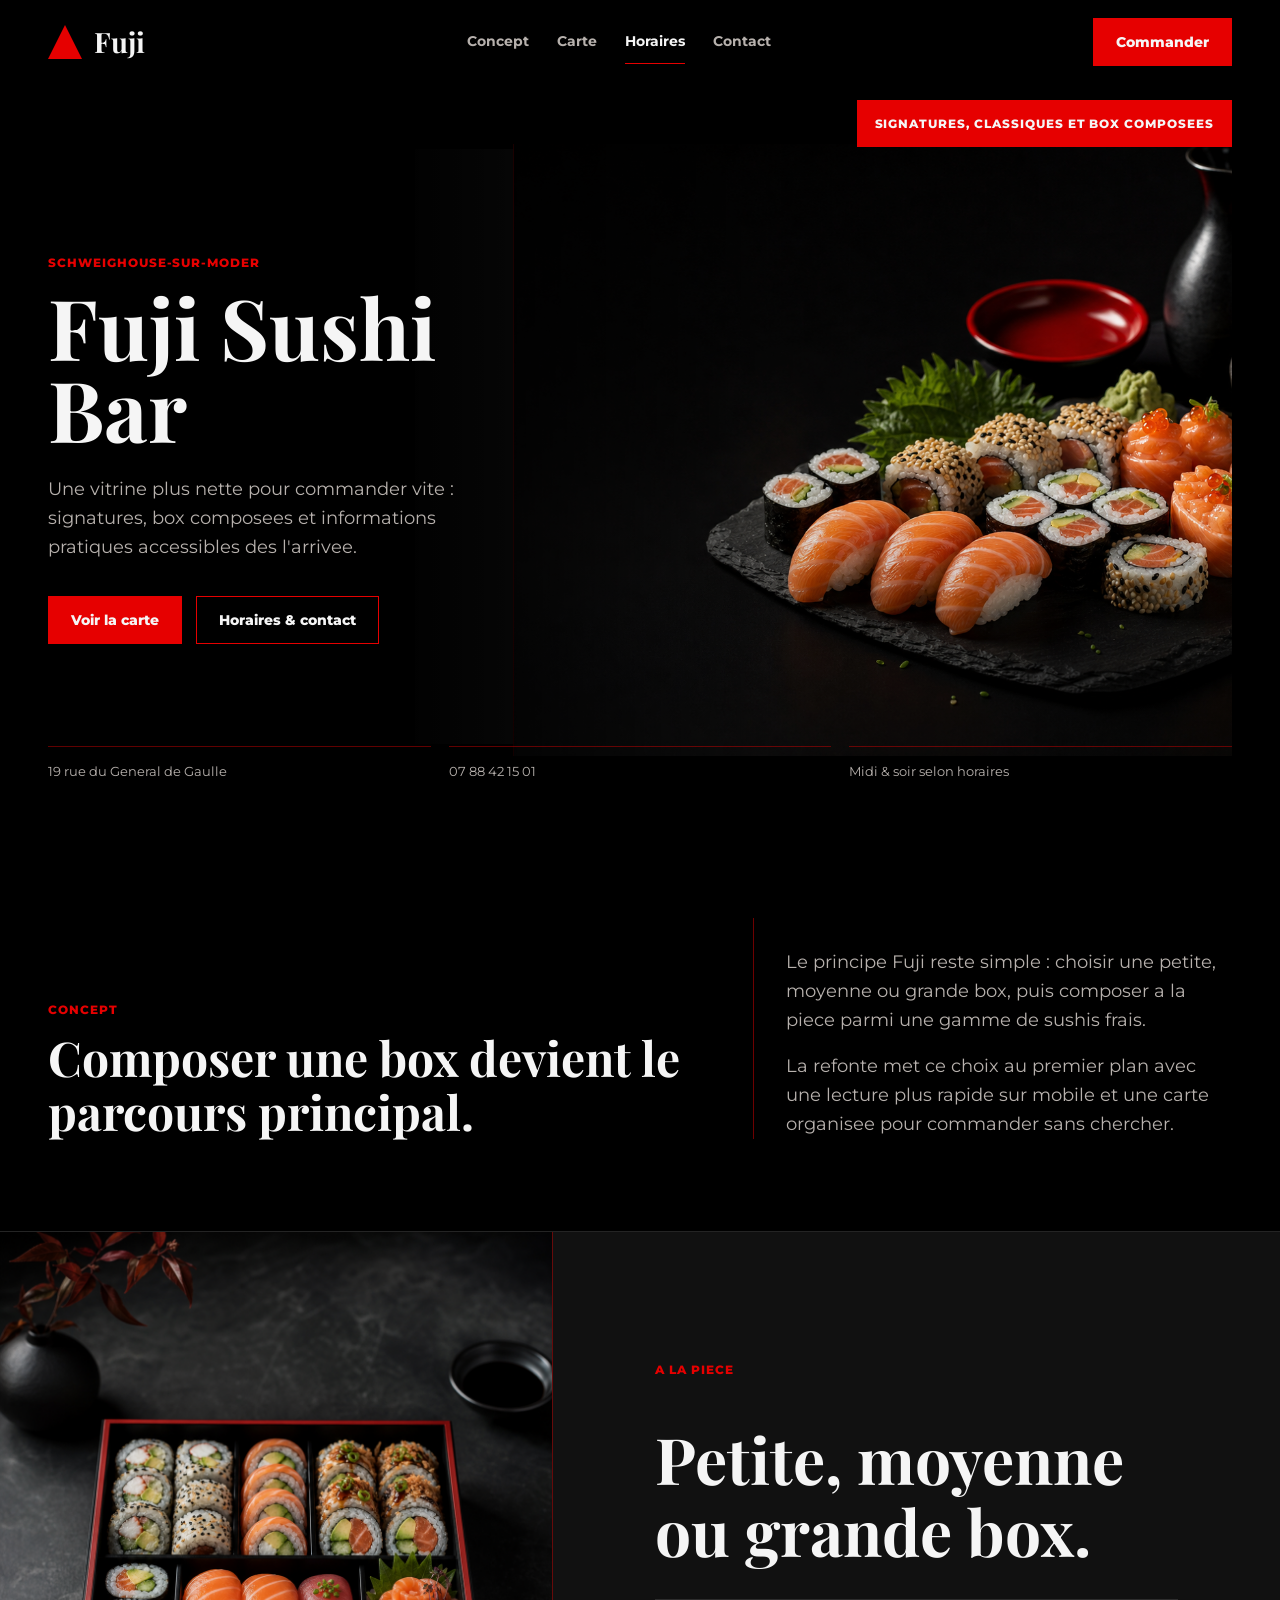
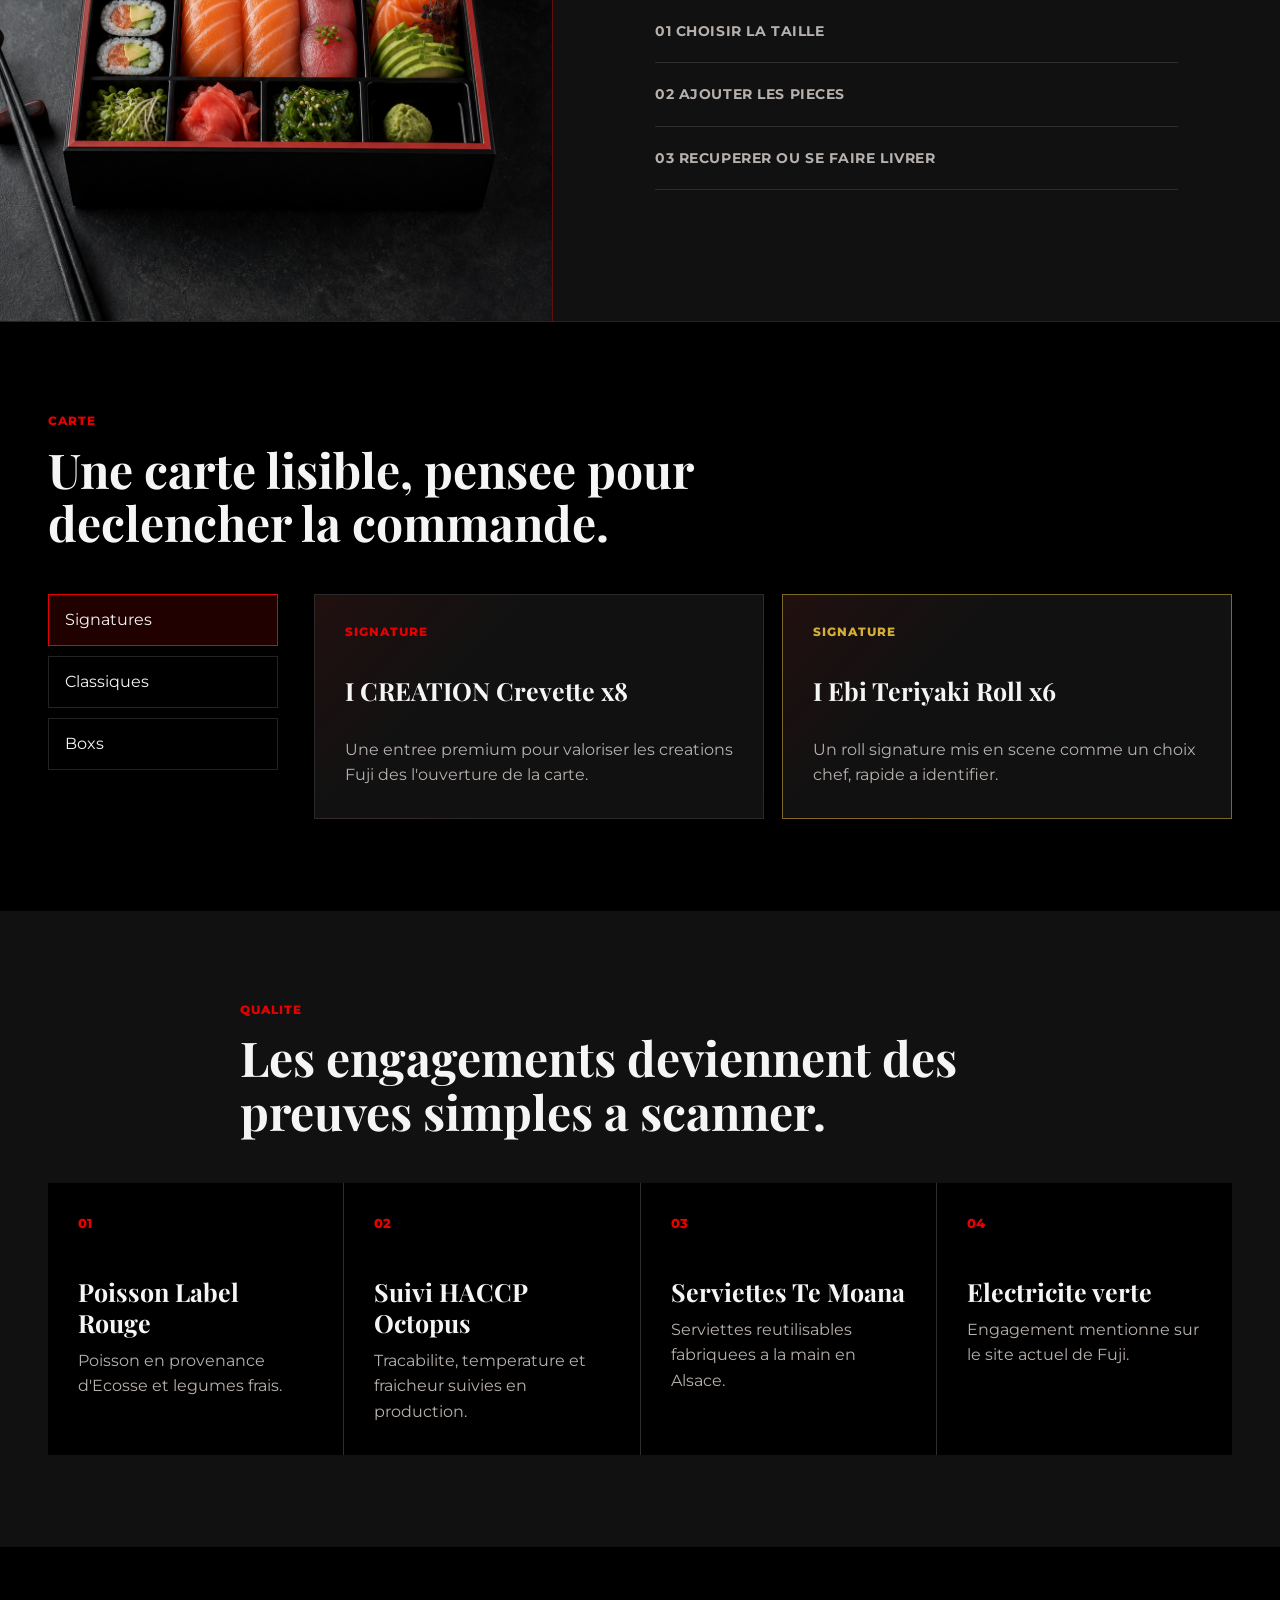
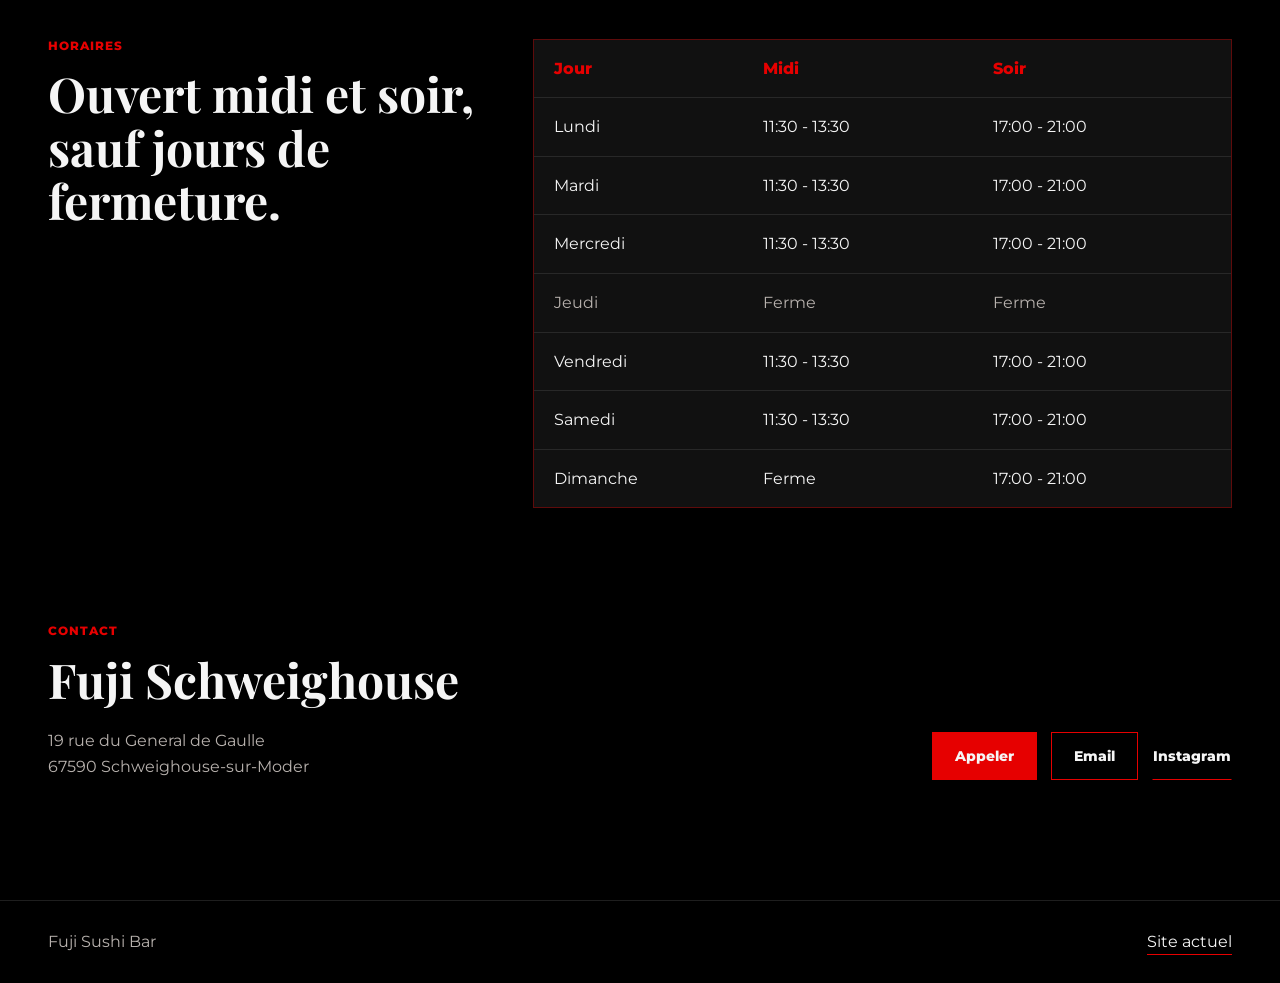
==== docs/previews/fuji-sushi-bar-schweighouse-sur-moder/index.html @ dcb7ed08 "feat: add previews prospect workflow & static preview sushi prospect" ====
<!doctype html>
<html lang="fr">
  <head>
    <meta charset="utf-8">
    <meta name="viewport" content="width=device-width, initial-scale=1">
    <title>Fuji Sushi Bar - Preview refonte</title>
    <meta
      name="description"
      content="Preview statique de refonte pour Fuji Sushi Bar a Schweighouse-sur-Moder : carte, box, horaires et contact."
    >
    <link rel="preconnect" href="https://fonts.googleapis.com">
    <link rel="preconnect" href="https://fonts.gstatic.com" crossorigin>
    <link
      href="https://fonts.googleapis.com/css2?family=Montserrat:wght@400;500;600;700;800&family=Playfair+Display:wght@600;700&display=swap"
      rel="stylesheet"
    >
    <link rel="stylesheet" href="./style.css">
  </head>
  <body>
    <header class="site-header" data-header>
      <a class="brand" href="#accueil" aria-label="Fuji Sushi Bar">
        <span class="brand-mark" aria-hidden="true"></span>
        <span>Fuji</span>
      </a>
      <button class="nav-toggle" type="button" aria-expanded="false" aria-controls="navigation" data-nav-toggle>
        <span></span>
        <span></span>
        <span></span>
        <span class="sr-only">Menu</span>
      </button>
      <nav id="navigation" class="site-nav" data-nav>
        <a href="#concept">Concept</a>
        <a href="#carte">Carte</a>
        <a href="#horaires">Horaires</a>
        <a href="#contact">Contact</a>
      </nav>
      <a class="header-action" href="https://fujisushibar.fr/collections/all">Commander</a>
    </header>

    <main>
      <section id="accueil" class="hero" aria-labelledby="hero-title">
        <div class="hero-shell">
          <div class="hero-copy">
            <p class="eyebrow">Schweighouse-sur-Moder</p>
            <h1 id="hero-title">Fuji Sushi Bar</h1>
            <p class="hero-text">
              Une vitrine plus nette pour commander vite : signatures, box composees et informations
              pratiques accessibles des l'arrivee.
            </p>
            <div class="hero-actions" aria-label="Actions principales">
              <a class="button button-primary" href="https://fujisushibar.fr/collections/all">Voir la carte</a>
              <a class="button button-secondary" href="#horaires">Horaires & contact</a>
            </div>
          </div>

          <figure class="hero-media">
            <img
              src="./assets/hero-sushi.png"
              alt="Assortiment de sushis sur fond noir"
              width="1672"
              height="941"
            >
            <figcaption>Signatures, classiques et box composees</figcaption>
          </figure>

          <div class="hero-strip" aria-label="Informations pratiques">
            <span>19 rue du General de Gaulle</span>
            <span>07 88 42 15 01</span>
            <span>Midi & soir selon horaires</span>
          </div>
        </div>
      </section>

      <section id="concept" class="section section-intro" aria-labelledby="concept-title">
        <div class="intro-copy">
          <p class="eyebrow">Concept</p>
          <h2 id="concept-title">Composer une box devient le parcours principal.</h2>
        </div>
        <div class="intro-panel">
          <p>
            Le principe Fuji reste simple : choisir une petite, moyenne ou grande box, puis composer
            a la piece parmi une gamme de sushis frais.
          </p>
          <p>
            La refonte met ce choix au premier plan avec une lecture plus rapide sur mobile et une
            carte organisee pour commander sans chercher.
          </p>
        </div>
      </section>

      <section class="feature-band" aria-label="Mise en avant du concept de box">
        <img
          class="feature-image"
          src="./assets/sushi-box.png"
          alt="Box de sushis dans une presentation sombre"
          width="1122"
          height="1402"
        >
        <div class="feature-copy">
          <p class="eyebrow">A la piece</p>
          <h2>Petite, moyenne ou grande box.</h2>
          <div class="steps" aria-label="Parcours de commande">
            <span>01 Choisir la taille</span>
            <span>02 Ajouter les pieces</span>
            <span>03 Recuperer ou se faire livrer</span>
          </div>
        </div>
      </section>

      <section id="carte" class="section section-menu" aria-labelledby="menu-title">
        <div class="section-heading">
          <p class="eyebrow">Carte</p>
          <h2 id="menu-title">Une carte lisible, pensee pour declencher la commande.</h2>
        </div>
        <div class="menu-layout">
          <div class="category-panel" aria-label="Categories principales">
            <button class="category-button is-active" type="button" data-category="signatures">Signatures</button>
            <button class="category-button" type="button" data-category="classiques">Classiques</button>
            <button class="category-button" type="button" data-category="boxs">Boxs</button>
          </div>
          <div class="menu-list" data-menu-list>
            <article class="menu-item" data-group="signatures">
              <span class="item-type">Signature</span>
              <h3>I CREATION Crevette x8</h3>
              <p>Une entree premium pour valoriser les creations Fuji des l'ouverture de la carte.</p>
            </article>
            <article class="menu-item is-premium" data-group="signatures">
              <span class="item-type">Signature</span>
              <h3>I Ebi Teriyaki Roll x6</h3>
              <p>Un roll signature mis en scene comme un choix chef, rapide a identifier.</p>
            </article>
            <article class="menu-item" data-group="classiques">
              <span class="item-type">California</span>
              <h3>Avocat Mangue Concombre x6</h3>
              <p>Les classiques gardent une lecture courte, utile sur mobile et en click & collect.</p>
            </article>
            <article class="menu-item" data-group="classiques">
              <span class="item-type">California</span>
              <h3>Thon Cuit Avocat Fromage x6</h3>
              <p>Une fiche claire pour retrouver vite les recettes familieres.</p>
            </article>
            <article class="menu-item" data-group="boxs">
              <span class="item-type">Box</span>
              <h3>Petite, moyenne ou grande</h3>
              <p>Le choix de la taille devient une porte d'entree visible vers la commande.</p>
            </article>
            <article class="menu-item" data-group="boxs">
              <span class="item-type">Composition</span>
              <h3>Sushis a la piece</h3>
              <p>La composition guide le client avant le catalogue complet.</p>
            </article>
          </div>
        </div>
      </section>

      <section class="section section-values" aria-labelledby="values-title">
        <div class="section-heading">
          <p class="eyebrow">Qualite</p>
          <h2 id="values-title">Les engagements deviennent des preuves simples a scanner.</h2>
        </div>
        <div class="values-list">
          <article>
            <span>01</span>
            <h3>Poisson Label Rouge</h3>
            <p>Poisson en provenance d'Ecosse et legumes frais.</p>
          </article>
          <article>
            <span>02</span>
            <h3>Suivi HACCP Octopus</h3>
            <p>Tracabilite, temperature et fraicheur suivies en production.</p>
          </article>
          <article>
            <span>03</span>
            <h3>Serviettes Te Moana</h3>
            <p>Serviettes reutilisables fabriquees a la main en Alsace.</p>
          </article>
          <article>
            <span>04</span>
            <h3>Electricite verte</h3>
            <p>Engagement mentionne sur le site actuel de Fuji.</p>
          </article>
        </div>
      </section>

      <section id="horaires" class="section section-hours" aria-labelledby="hours-title">
        <div class="section-heading">
          <p class="eyebrow">Horaires</p>
          <h2 id="hours-title">Ouvert midi et soir, sauf jours de fermeture.</h2>
        </div>
        <div class="hours-table" role="table" aria-label="Horaires Fuji Sushi Bar">
          <div class="hours-row hours-head" role="row">
            <span role="columnheader">Jour</span>
            <span role="columnheader">Midi</span>
            <span role="columnheader">Soir</span>
          </div>
          <div class="hours-row" role="row"><span>Lundi</span><span>11:30 - 13:30</span><span>17:00 - 21:00</span></div>
          <div class="hours-row" role="row"><span>Mardi</span><span>11:30 - 13:30</span><span>17:00 - 21:00</span></div>
          <div class="hours-row" role="row"><span>Mercredi</span><span>11:30 - 13:30</span><span>17:00 - 21:00</span></div>
          <div class="hours-row is-closed" role="row"><span>Jeudi</span><span>Ferme</span><span>Ferme</span></div>
          <div class="hours-row" role="row"><span>Vendredi</span><span>11:30 - 13:30</span><span>17:00 - 21:00</span></div>
          <div class="hours-row" role="row"><span>Samedi</span><span>11:30 - 13:30</span><span>17:00 - 21:00</span></div>
          <div class="hours-row" role="row"><span>Dimanche</span><span>Ferme</span><span>17:00 - 21:00</span></div>
        </div>
      </section>

      <section id="contact" class="section section-contact" aria-labelledby="contact-title">
        <div>
          <p class="eyebrow">Contact</p>
          <h2 id="contact-title">Fuji Schweighouse</h2>
          <address>
            19 rue du General de Gaulle<br>
            67590 Schweighouse-sur-Moder
          </address>
        </div>
        <div class="contact-actions">
          <a class="button button-primary" href="tel:+33788421501">Appeler</a>
          <a class="button button-secondary" href="mailto:fuji.schweighouse@gmail.com">Email</a>
          <a class="button button-ghost" href="https://www.instagram.com/fuji.sushibar/">Instagram</a>
        </div>
      </section>
    </main>

    <footer class="site-footer">
      <span>Fuji Sushi Bar</span>
      <a href="https://fujisushibar.fr/">Site actuel</a>
    </footer>

    <script src="./index.js"></script>
  </body>
</html>
---- docs/previews/fuji-sushi-bar-schweighouse-sur-moder/style.css ----
:root {
  --ink: #000000;
  --charcoal: #111111;
  --raised: #1a1a1a;
  --line: #2a2020;
  --text: #f5f5f5;
  --muted: #b7b1ad;
  --red: #e60000;
  --red-dark: #9f0000;
  --gold: #d4af37;
  --max: 1200px;
}

* {
  box-sizing: border-box;
}

html {
  scroll-behavior: smooth;
}

body {
  margin: 0;
  color: var(--text);
  background: var(--ink);
  font-family: "Montserrat", Arial, sans-serif;
  font-size: 16px;
  line-height: 1.6;
  letter-spacing: 0;
}

body.nav-open {
  overflow: hidden;
}

a {
  color: inherit;
  text-decoration: none;
}

img {
  display: block;
  max-width: 100%;
}

button {
  font: inherit;
}

.sr-only {
  position: absolute;
  width: 1px;
  height: 1px;
  padding: 0;
  margin: -1px;
  overflow: hidden;
  clip: rect(0, 0, 0, 0);
  white-space: nowrap;
  border: 0;
}

.site-header {
  position: fixed;
  z-index: 20;
  top: 0;
  left: 0;
  right: 0;
  display: grid;
  grid-template-columns: auto 1fr auto;
  align-items: center;
  gap: 32px;
  padding: 18px 48px;
  background: rgba(0, 0, 0, 0.72);
  border-bottom: 1px solid transparent;
  backdrop-filter: blur(16px);
  transition: border-color 180ms ease, background 180ms ease;
}

.site-header.is-scrolled {
  background: rgba(0, 0, 0, 0.94);
  border-bottom-color: rgba(230, 0, 0, 0.38);
}

.brand {
  display: inline-flex;
  align-items: center;
  gap: 12px;
  font-family: "Playfair Display", Georgia, serif;
  font-size: 28px;
  font-weight: 700;
  line-height: 1;
}

.brand-mark {
  width: 34px;
  height: 34px;
  background: var(--red);
  clip-path: polygon(50% 0, 100% 100%, 0 100%);
}

.site-nav {
  display: flex;
  justify-content: center;
  gap: 28px;
  color: var(--muted);
  font-size: 14px;
  font-weight: 700;
}

.site-nav a {
  padding: 10px 0;
  border-bottom: 1px solid transparent;
}

.site-nav a:hover,
.site-nav a:focus-visible,
.site-nav a.is-active {
  color: var(--text);
  border-bottom-color: var(--red);
}

.header-action,
.button {
  display: inline-flex;
  min-height: 48px;
  align-items: center;
  justify-content: center;
  padding: 0 22px;
  border: 1px solid var(--red);
  border-radius: 0;
  font-size: 14px;
  font-weight: 800;
  line-height: 1;
}

.header-action,
.button-primary {
  color: var(--text);
  background: var(--red);
}

.button-secondary {
  color: var(--text);
  background: rgba(0, 0, 0, 0.34);
}

.button-ghost {
  min-height: 42px;
  padding: 0;
  color: var(--text);
  border-color: transparent;
  border-bottom-color: var(--red);
}

.button:hover,
.button:focus-visible,
.header-action:hover,
.header-action:focus-visible {
  background: var(--red-dark);
  border-color: var(--red-dark);
}

.button-ghost:hover,
.button-ghost:focus-visible {
  background: transparent;
  border-color: transparent;
  border-bottom-color: var(--gold);
}

.nav-toggle {
  display: none;
  width: 46px;
  height: 46px;
  align-items: center;
  justify-content: center;
  flex-direction: column;
  gap: 5px;
  color: var(--text);
  background: var(--charcoal);
  border: 1px solid rgba(230, 0, 0, 0.85);
}

.nav-toggle span:not(.sr-only) {
  display: block;
  width: 18px;
  height: 2px;
  background: currentColor;
}

.hero {
  min-height: 860px;
  padding: 100px 48px 40px;
  display: grid;
  align-items: start;
  overflow: hidden;
}

.hero-shell {
  position: relative;
  width: min(100%, 1360px);
  min-height: 700px;
  margin: 0 auto;
  display: grid;
  grid-template-columns: minmax(360px, 0.82fr) minmax(0, 1.35fr);
  align-items: center;
  gap: 28px;
  isolation: isolate;
}

.hero-shell::before {
  content: "";
  position: absolute;
  inset: 7% 0 8% 31%;
  z-index: -1;
  background:
    linear-gradient(90deg, rgba(0, 0, 0, 0.92), rgba(0, 0, 0, 0.08) 38%, rgba(0, 0, 0, 0)),
    var(--charcoal);
}

.hero-copy {
  z-index: 2;
  max-width: 570px;
}

.eyebrow,
.item-type {
  margin: 0 0 14px;
  color: var(--red);
  font-size: 12px;
  font-weight: 800;
  line-height: 1.2;
  text-transform: uppercase;
  letter-spacing: 0.08em;
}

h1,
h2,
h3,
p {
  margin-top: 0;
}

h1,
h2,
h3 {
  font-family: "Playfair Display", Georgia, serif;
  letter-spacing: 0;
}

h1 {
  max-width: 640px;
  margin-bottom: 26px;
  font-size: 84px;
  line-height: 0.98;
}

h2 {
  margin-bottom: 0;
  font-size: 48px;
  line-height: 1.12;
}

h3 {
  margin-bottom: 10px;
  font-size: 25px;
  line-height: 1.24;
}

.hero-text {
  max-width: 520px;
  margin-bottom: 34px;
  color: var(--muted);
  font-size: 18px;
}

.hero-actions {
  display: flex;
  flex-wrap: wrap;
  gap: 14px;
}

.hero-media {
  position: relative;
  min-width: 0;
  margin: 0;
  align-self: stretch;
  display: grid;
  align-items: center;
}

.hero-media img {
  width: 100%;
  height: min(68vh, 680px);
  min-height: 520px;
  object-fit: cover;
  object-position: 66% 54%;
  border-left: 1px solid rgba(230, 0, 0, 0.48);
}

.hero-media::after {
  content: "";
  position: absolute;
  inset: 0;
  pointer-events: none;
  background:
    linear-gradient(90deg, rgba(0, 0, 0, 0.76), rgba(0, 0, 0, 0.08) 34%, rgba(0, 0, 0, 0)),
    linear-gradient(0deg, rgba(0, 0, 0, 0.38), rgba(0, 0, 0, 0) 42%);
}

.hero-media figcaption {
  position: absolute;
  right: 0;
  top: 0;
  bottom: auto;
  z-index: 2;
  padding: 14px 18px;
  color: var(--text);
  background: var(--red);
  font-size: 12px;
  font-weight: 800;
  text-transform: uppercase;
  letter-spacing: 0.08em;
}

.hero-strip {
  position: absolute;
  left: 0;
  right: 0;
  bottom: 18px;
  z-index: 3;
  display: grid;
  grid-template-columns: repeat(3, 1fr);
  gap: 18px;
  color: var(--muted);
  font-size: 13px;
}

.hero-strip span {
  padding-top: 14px;
  border-top: 1px solid rgba(230, 0, 0, 0.42);
}

.section {
  width: min(calc(100% - 96px), var(--max));
  margin: 0 auto;
  padding: 92px 0;
}

.section-heading {
  max-width: 800px;
  margin-bottom: 44px;
}

.section-intro {
  display: grid;
  grid-template-columns: minmax(0, 0.95fr) minmax(320px, 0.72fr);
  gap: 72px;
  align-items: end;
  padding-top: 58px;
}

.intro-panel {
  padding: 30px 0 0 32px;
  color: var(--muted);
  border-left: 1px solid rgba(230, 0, 0, 0.48);
  font-size: 18px;
}

.intro-panel p:last-child {
  margin-bottom: 0;
}

.feature-band {
  position: relative;
  display: grid;
  grid-template-columns: minmax(320px, 0.76fr) minmax(0, 1fr);
  align-items: stretch;
  min-height: 640px;
  background: var(--charcoal);
  border-block: 1px solid rgba(245, 245, 245, 0.08);
  overflow: hidden;
}

.feature-image {
  width: 100%;
  height: 100%;
  object-fit: cover;
  object-position: 50% 44%;
  border-right: 1px solid rgba(230, 0, 0, 0.4);
}

.feature-copy {
  display: grid;
  align-content: center;
  gap: 32px;
  padding: 80px min(8vw, 110px);
}

.feature-copy h2 {
  max-width: 620px;
  font-size: 64px;
}

.steps {
  display: grid;
  max-width: 680px;
  border-top: 1px solid rgba(245, 245, 245, 0.12);
}

.steps span {
  padding: 20px 0;
  color: var(--muted);
  border-bottom: 1px solid rgba(245, 245, 245, 0.12);
  font-size: 14px;
  font-weight: 700;
  text-transform: uppercase;
  letter-spacing: 0.04em;
}

.menu-layout {
  display: grid;
  grid-template-columns: 230px minmax(0, 1fr);
  gap: 36px;
  align-items: start;
}

.category-panel {
  position: sticky;
  top: 112px;
  display: grid;
  gap: 10px;
}

.category-button {
  min-height: 52px;
  padding: 0 16px;
  color: var(--text);
  text-align: left;
  background: transparent;
  border: 1px solid rgba(245, 245, 245, 0.14);
  border-radius: 0;
  cursor: pointer;
}

.category-button:hover,
.category-button:focus-visible,
.category-button.is-active {
  border-color: var(--red);
  background: rgba(230, 0, 0, 0.14);
}

.menu-list {
  display: grid;
  grid-template-columns: repeat(2, minmax(0, 1fr));
  gap: 18px;
}

.menu-item {
  min-height: 225px;
  padding: 30px;
  display: grid;
  align-content: space-between;
  background:
    linear-gradient(135deg, rgba(230, 0, 0, 0.08), rgba(230, 0, 0, 0) 34%),
    var(--charcoal);
  border: 1px solid rgba(245, 245, 245, 0.11);
}

.menu-item.is-premium {
  border-color: rgba(212, 175, 55, 0.55);
}

.menu-item.is-premium .item-type {
  color: var(--gold);
}

.menu-item.is-hidden {
  display: none;
}

.menu-item p,
.values-list p {
  margin-bottom: 0;
  color: var(--muted);
}

.section-values {
  width: 100%;
  max-width: none;
  padding: 92px 48px;
  background: var(--charcoal);
}

.section-values .section-heading,
.values-list {
  width: min(100%, var(--max));
  margin-left: auto;
  margin-right: auto;
}

.values-list {
  display: grid;
  grid-template-columns: repeat(4, minmax(0, 1fr));
  gap: 1px;
  background: rgba(245, 245, 245, 0.12);
}

.values-list article {
  min-height: 250px;
  padding: 30px;
  background: var(--ink);
}

.values-list span {
  display: block;
  margin-bottom: 42px;
  color: var(--red);
  font-size: 13px;
  font-weight: 800;
}

.section-hours {
  display: grid;
  grid-template-columns: minmax(280px, 0.62fr) minmax(0, 1fr);
  gap: 52px;
  align-items: start;
}

.hours-table {
  display: grid;
  background: var(--charcoal);
  border: 1px solid rgba(230, 0, 0, 0.36);
}

.hours-row {
  display: grid;
  grid-template-columns: 0.9fr 1fr 1fr;
  gap: 12px;
  padding: 16px 20px;
  border-bottom: 1px solid rgba(245, 245, 245, 0.1);
}

.hours-row:last-child {
  border-bottom: 0;
}

.hours-head {
  color: var(--red);
  font-weight: 800;
}

.hours-row.is-closed {
  color: var(--muted);
}

.section-contact {
  display: grid;
  grid-template-columns: minmax(0, 1fr) auto;
  gap: 48px;
  align-items: end;
  padding-top: 24px;
  padding-bottom: 120px;
}

address {
  margin-top: 22px;
  color: var(--muted);
  font-style: normal;
}

.contact-actions {
  display: flex;
  flex-wrap: wrap;
  justify-content: flex-end;
  gap: 14px;
}

.site-footer {
  display: flex;
  justify-content: space-between;
  gap: 24px;
  padding: 28px 48px;
  color: var(--muted);
  border-top: 1px solid rgba(245, 245, 245, 0.12);
}

.site-footer a {
  color: var(--text);
  border-bottom: 1px solid var(--red);
}

@media (max-width: 1100px) {
  h1 {
    font-size: 68px;
  }

  .hero-shell {
    grid-template-columns: minmax(320px, 0.9fr) minmax(0, 1fr);
  }

  .feature-copy h2 {
    font-size: 50px;
  }
}

@media (max-width: 900px) {
  .site-header {
    grid-template-columns: auto auto;
    justify-content: space-between;
    gap: 16px;
    padding: 16px 20px;
  }

  .nav-toggle {
    display: inline-flex;
  }

  .site-nav {
    position: fixed;
    inset: 78px 0 auto;
    display: none;
    grid-column: 1 / -1;
    padding: 22px 20px 28px;
    background: rgba(0, 0, 0, 0.96);
    border-bottom: 1px solid rgba(230, 0, 0, 0.4);
  }

  .site-nav.is-open {
    display: grid;
    gap: 10px;
  }

  .header-action {
    display: none;
  }

  .hero {
    min-height: auto;
    padding: 94px 20px 34px;
  }

  .hero-shell {
    min-height: 0;
    grid-template-columns: 1fr;
    gap: 28px;
  }

  .hero-shell::before {
    inset: 34% 0 0;
    background: var(--charcoal);
  }

  .hero-copy {
    max-width: none;
  }

  h1 {
    font-size: 48px;
    line-height: 1.02;
  }

  h2 {
    font-size: 34px;
  }

  .hero-text {
    max-width: 560px;
    font-size: 16px;
  }

  .hero-media {
    align-self: auto;
  }

  .hero-media img {
    height: 260px;
    min-height: 0;
    object-position: 72% 54%;
    border: 1px solid rgba(230, 0, 0, 0.36);
  }

  .hero-media figcaption {
    display: none;
  }

  .hero-strip {
    position: static;
    grid-template-columns: 1fr;
    gap: 0;
    margin-top: 2px;
  }

  .hero-strip span {
    padding: 11px 0;
    border-top: 1px solid rgba(230, 0, 0, 0.28);
  }

  .section {
    width: calc(100% - 40px);
    padding: 58px 0;
  }

  .section-intro,
  .feature-band,
  .menu-layout,
  .section-hours,
  .section-contact {
    grid-template-columns: 1fr;
  }

  .section-intro {
    gap: 26px;
    padding-top: 40px;
  }

  .intro-panel {
    padding: 24px 0 0;
    border-left: 0;
    border-top: 1px solid rgba(230, 0, 0, 0.42);
    font-size: 16px;
  }

  .feature-band {
    min-height: 0;
  }

  .feature-image {
    height: 360px;
    border-right: 0;
    border-bottom: 1px solid rgba(230, 0, 0, 0.4);
  }

  .feature-copy {
    padding: 48px 20px 56px;
  }

  .feature-copy h2 {
    font-size: 38px;
  }

  .category-panel {
    position: static;
    grid-template-columns: repeat(3, 1fr);
  }

  .category-button {
    text-align: center;
  }

  .menu-list,
  .values-list {
    grid-template-columns: 1fr;
  }

  .section-values {
    padding: 64px 20px;
  }

  .values-list article {
    min-height: 0;
  }

  .contact-actions {
    justify-content: flex-start;
  }
}

@media (max-width: 560px) {
  body {
    font-size: 15px;
  }

  .brand {
    font-size: 25px;
  }

  .brand-mark {
    width: 30px;
    height: 30px;
  }

  h1 {
    font-size: 42px;
  }

  h2 {
    font-size: 30px;
  }

  h3 {
    font-size: 22px;
  }

  .hero-actions,
  .contact-actions {
    display: grid;
    grid-template-columns: 1fr;
  }

  .button,
  .header-action {
    width: 100%;
  }

  .hero-media img {
    height: 235px;
  }

  .hero-copy,
  .hero-text {
    max-width: 335px;
  }

  .category-panel {
    grid-template-columns: 1fr;
  }

  .menu-item,
  .values-list article {
    padding: 24px;
  }

  .hours-table {
    overflow: hidden;
  }

  .hours-row {
    grid-template-columns: 0.78fr 1fr 1fr;
    gap: 8px;
    padding: 14px 12px;
    font-size: 12px;
  }

  .site-footer {
    display: grid;
    padding: 24px 20px;
  }

  .site-nav {
    inset: 76px 0 auto;
  }
}

@media (prefers-reduced-motion: reduce) {
  *,
  *::before,
  *::after {
    scroll-behavior: auto !important;
    transition: none !important;
  }
}
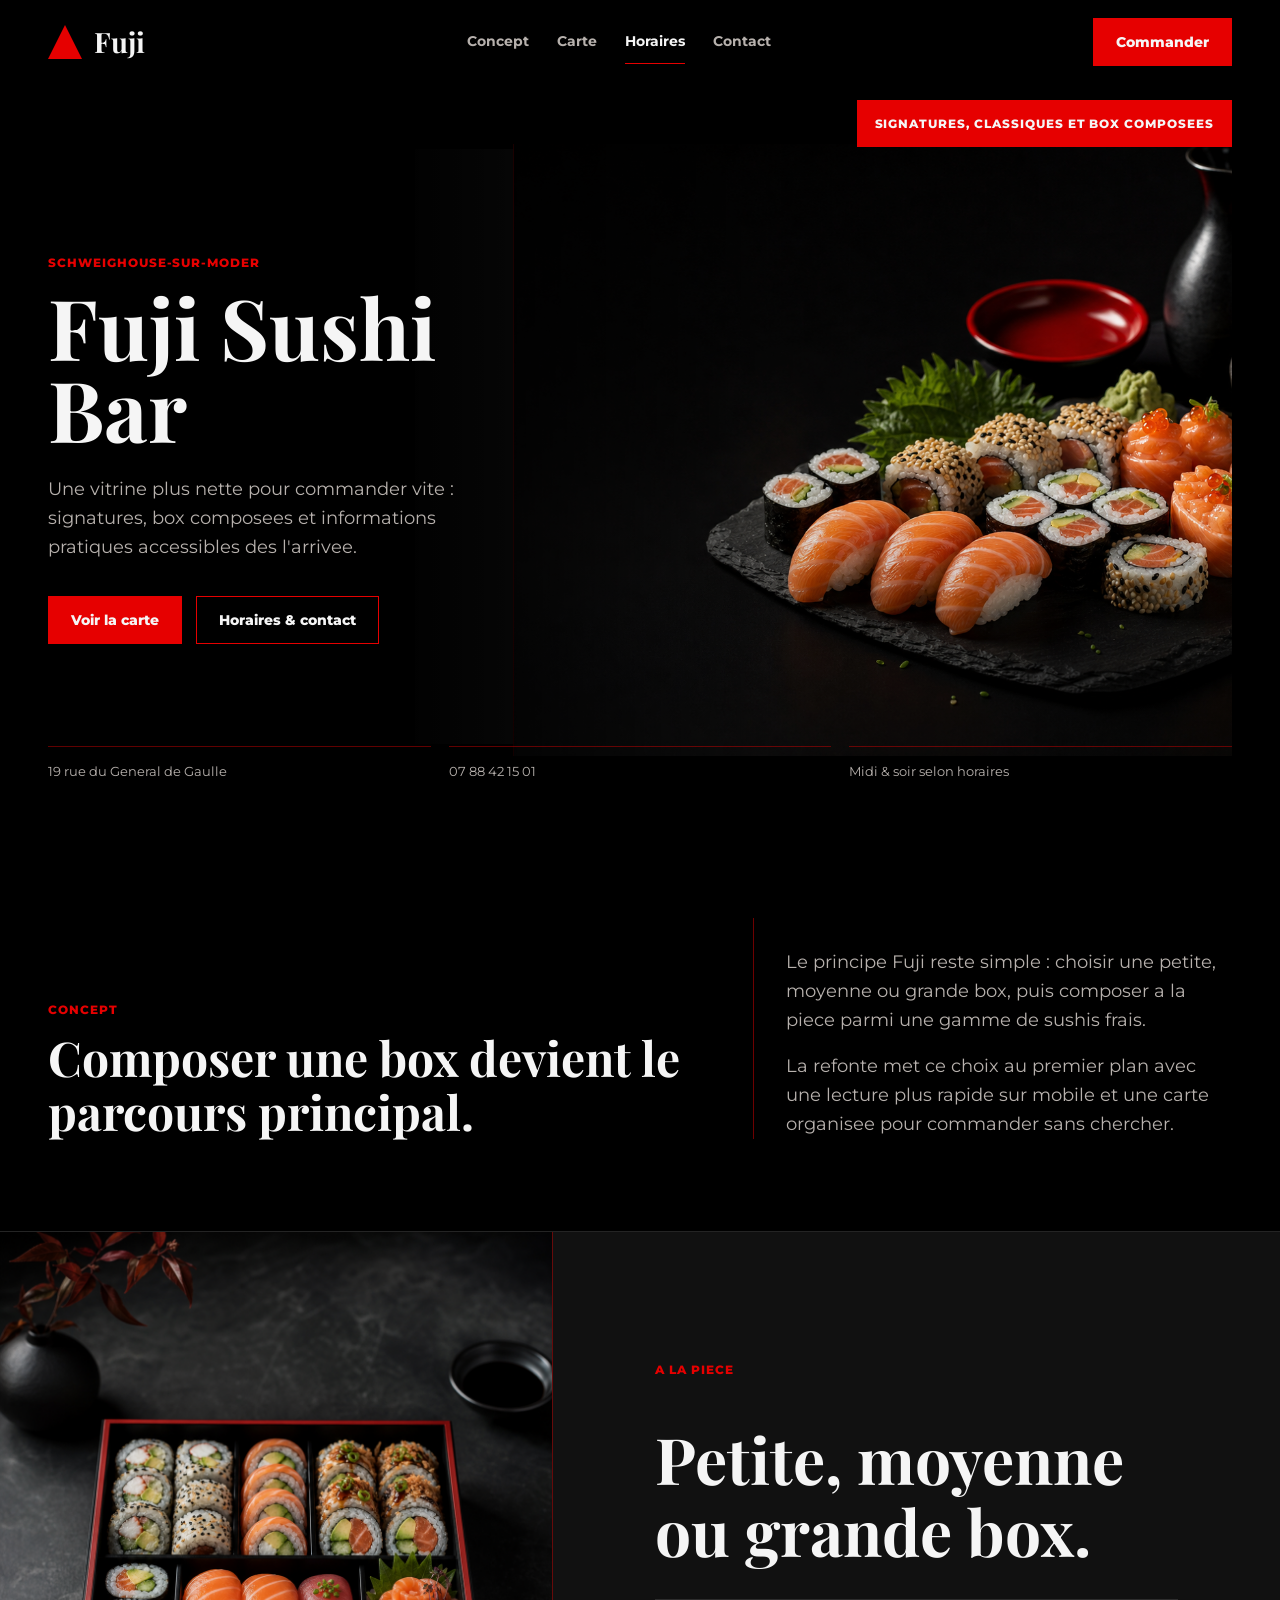
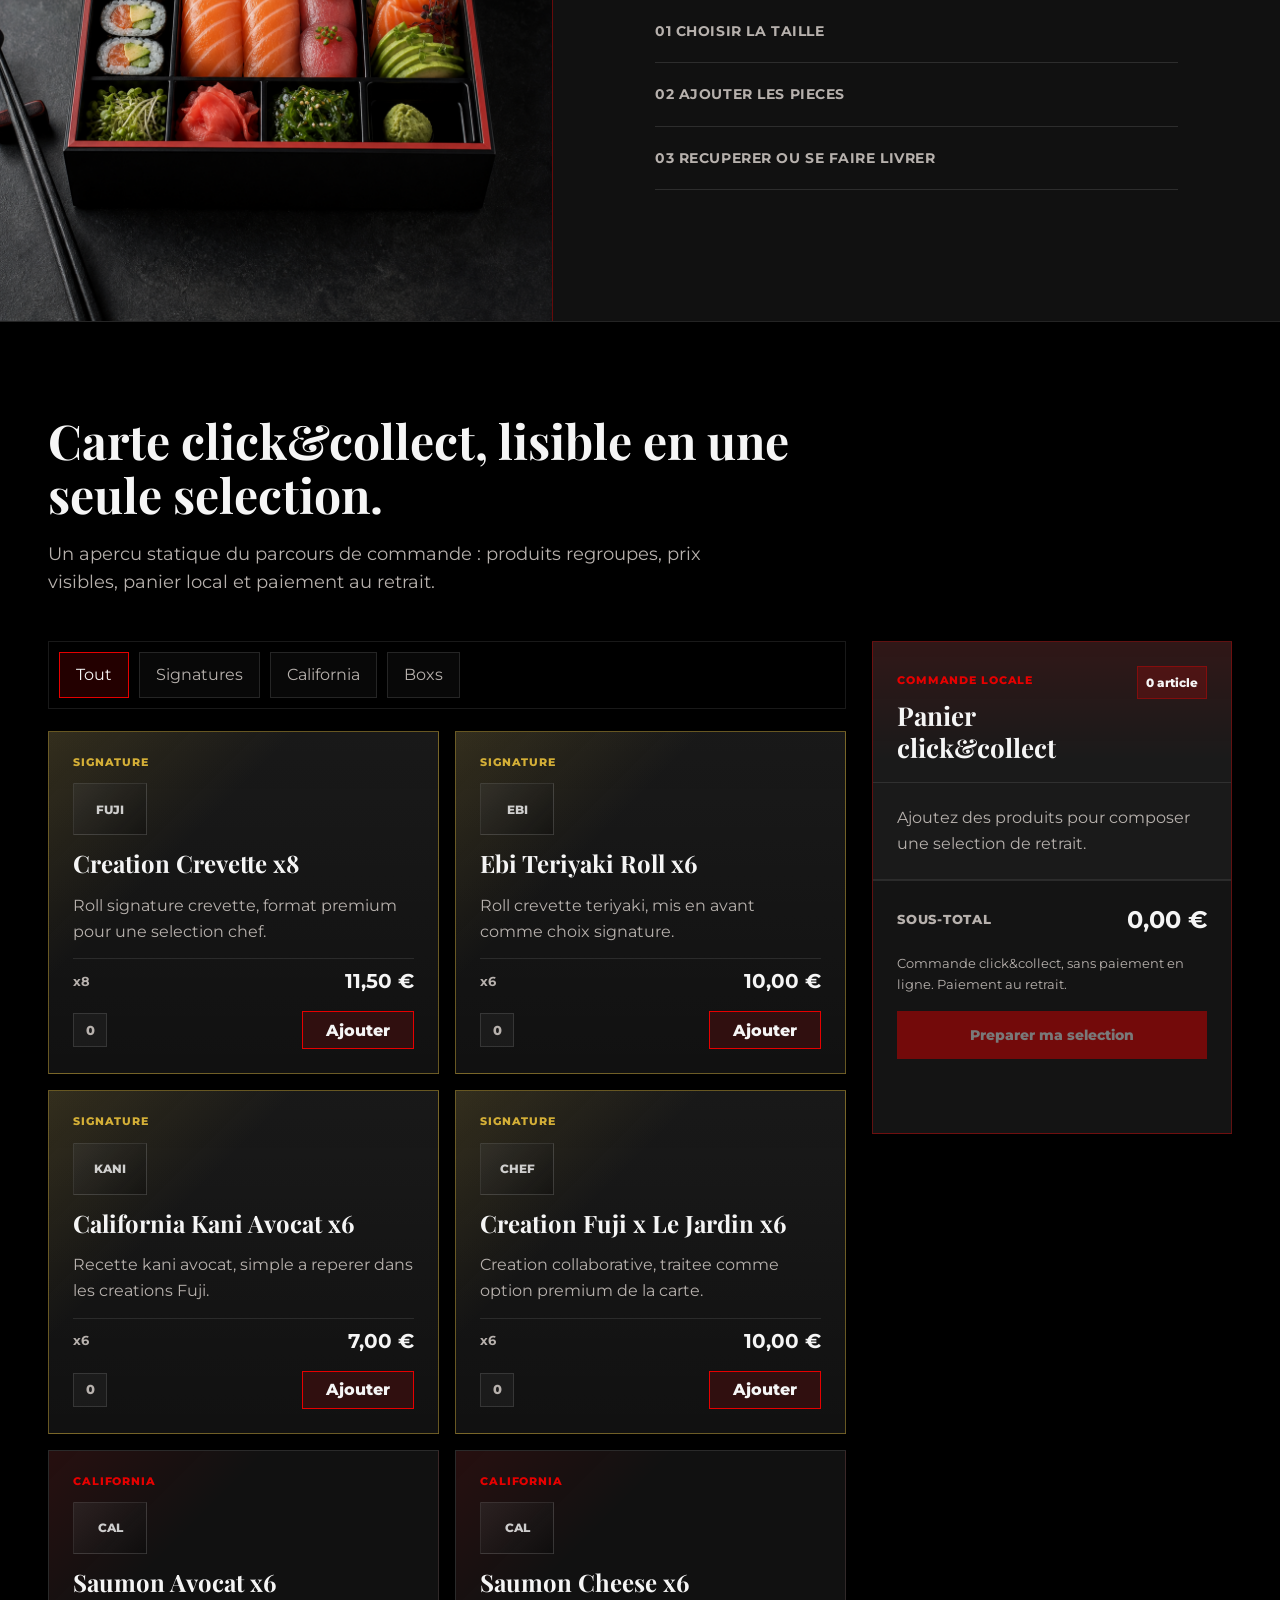
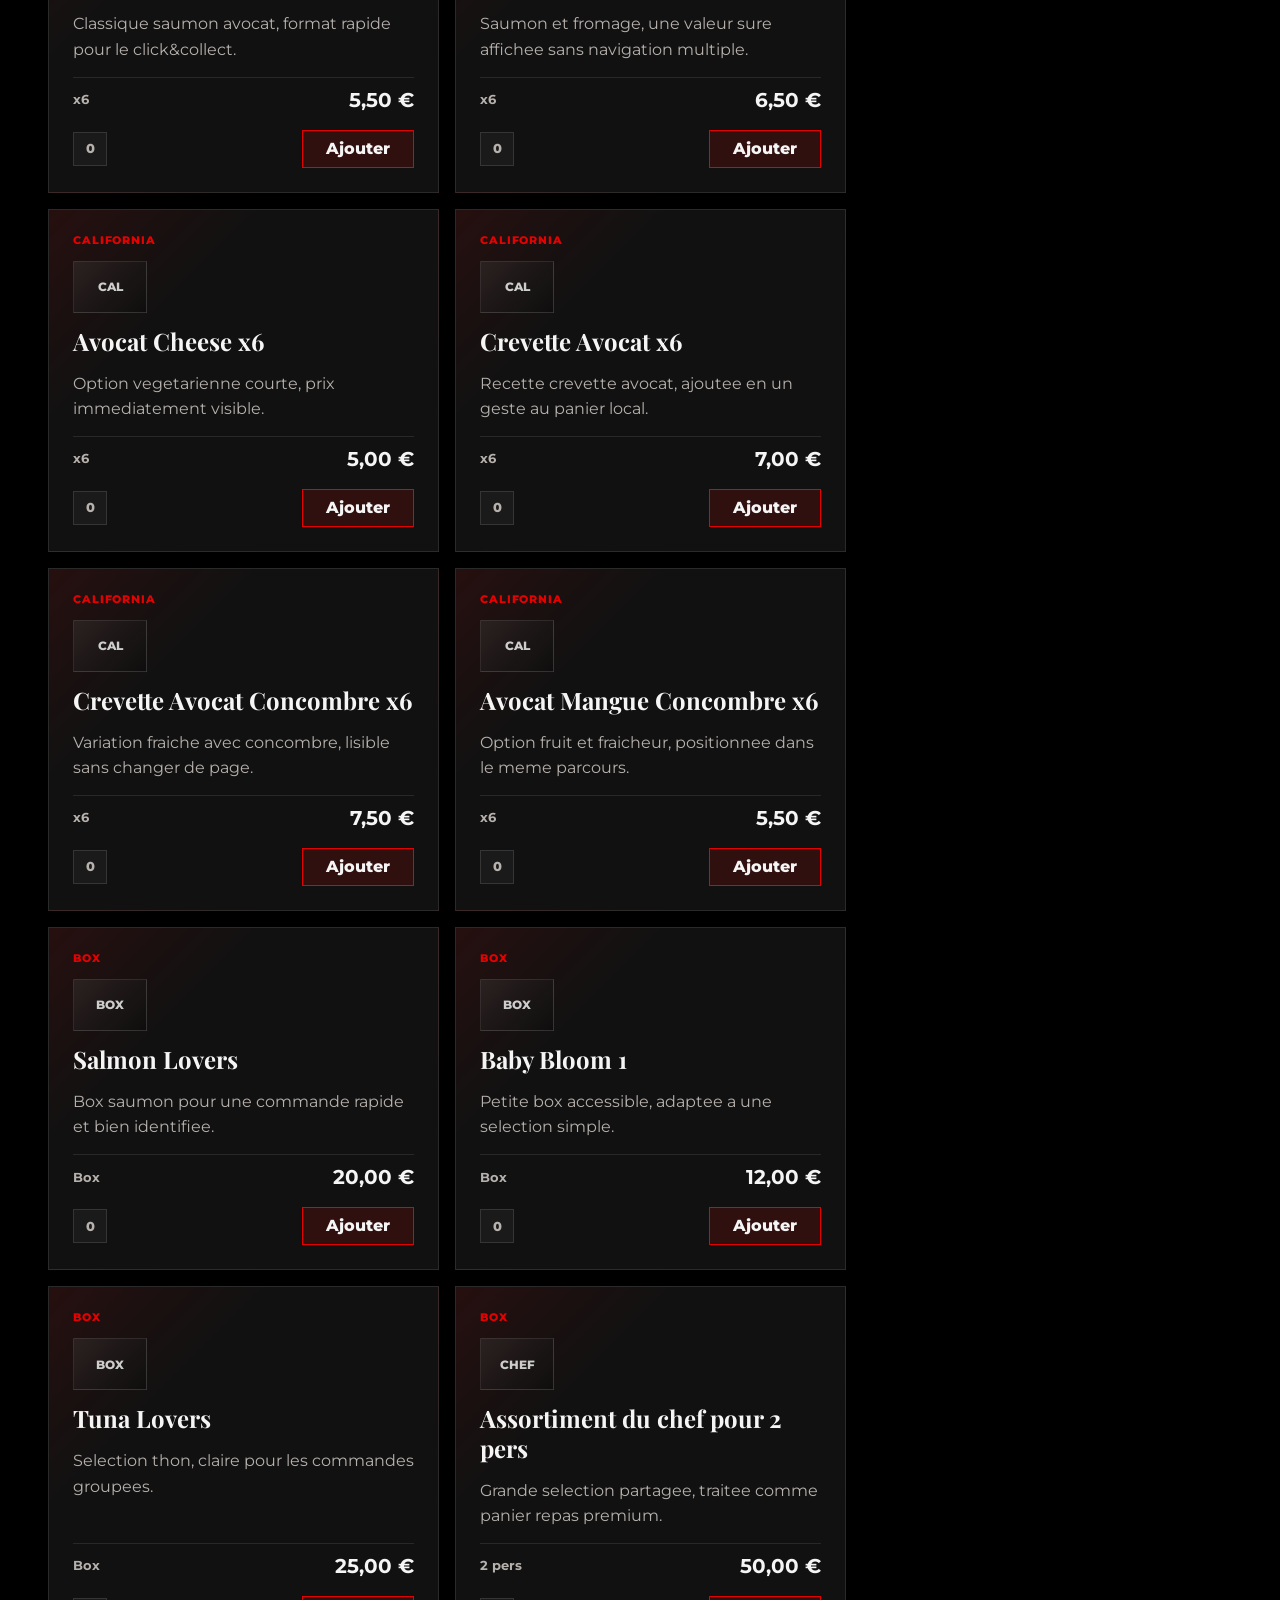
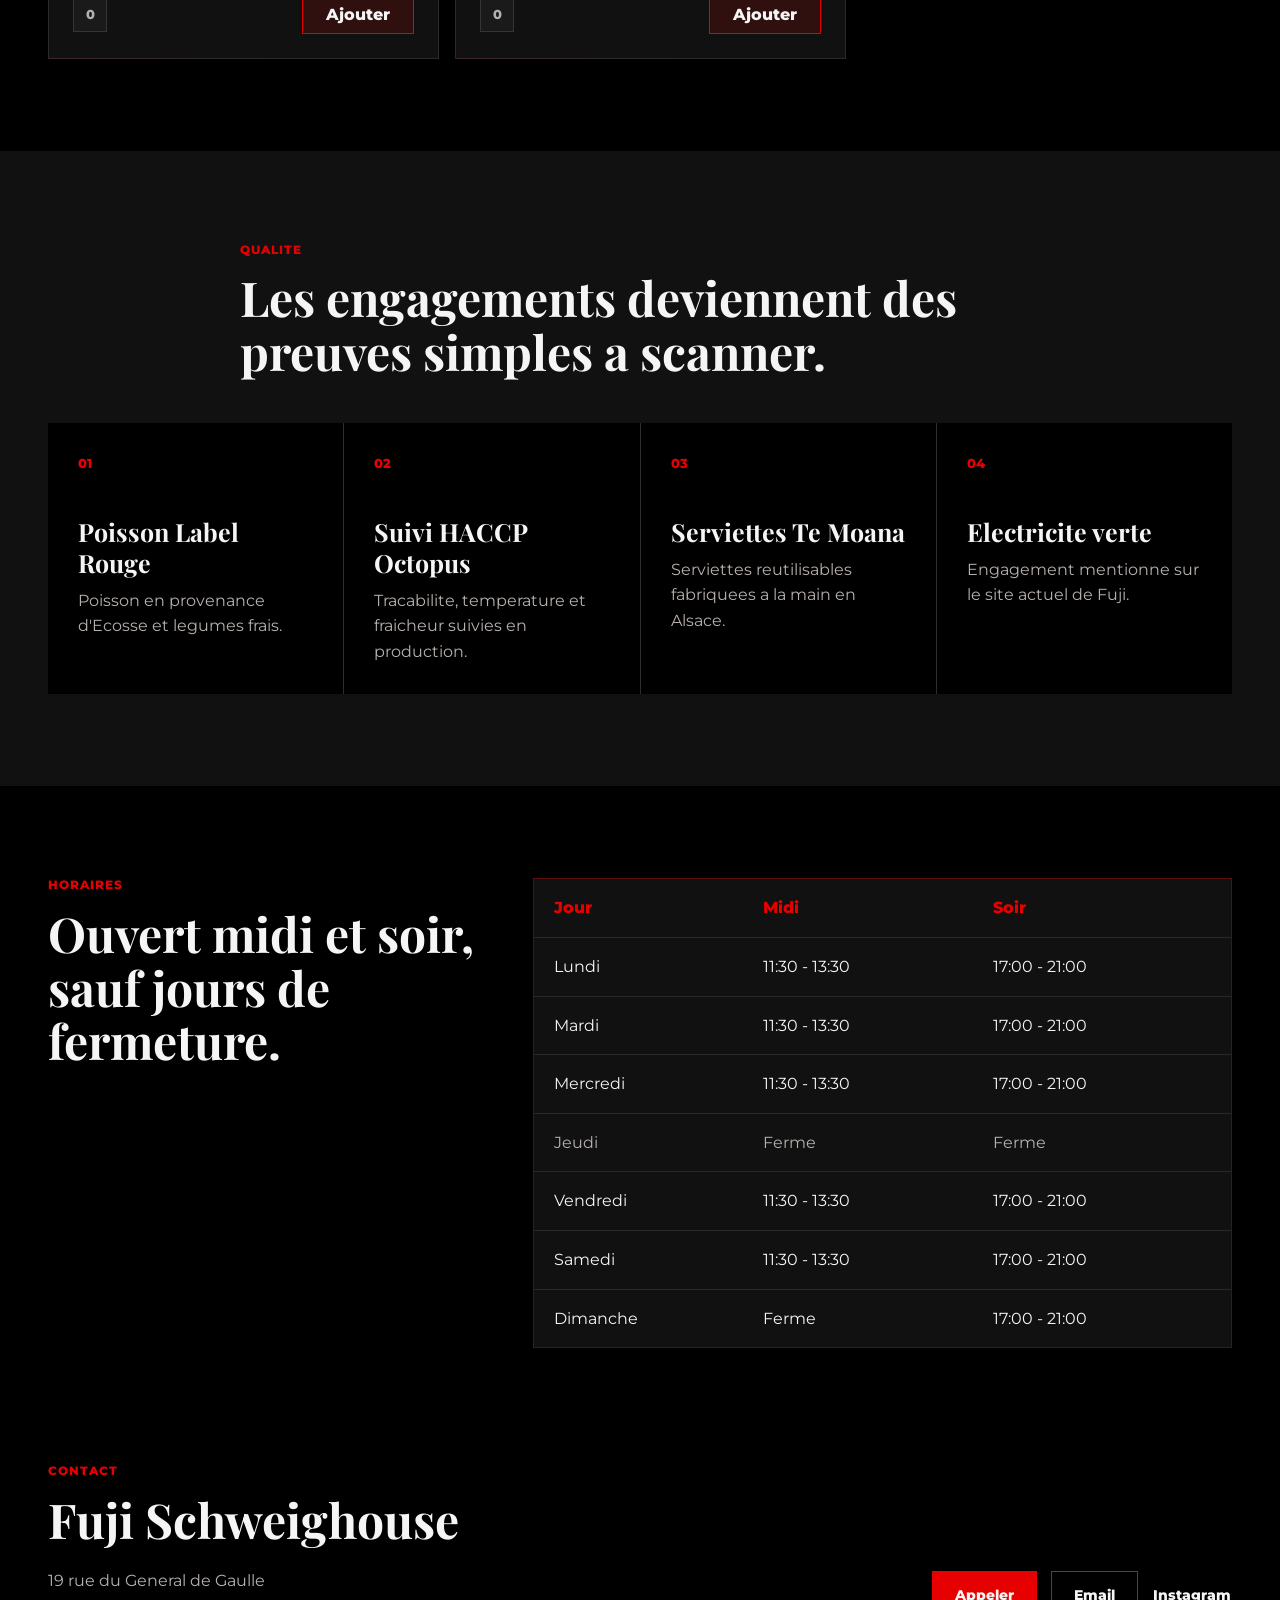
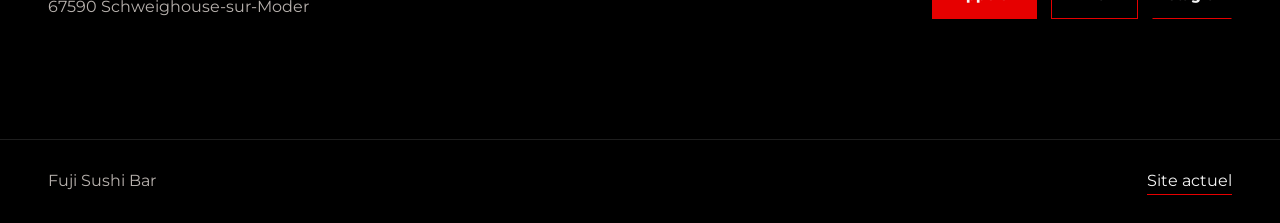
==== commit febaff4d: "feat: add better Carte section with products, click&collect & cart" ====
--- a/docs/previews/fuji-sushi-bar-schweighouse-sur-moder/index.html
+++ b/docs/previews/fuji-sushi-bar-schweighouse-sur-moder/index.html
@@ -109,47 +109,259 @@
 
       <section id="carte" class="section section-menu" aria-labelledby="menu-title">
         <div class="section-heading">
-          <p class="eyebrow">Carte</p>
-          <h2 id="menu-title">Une carte lisible, pensee pour declencher la commande.</h2>
-        </div>
-        <div class="menu-layout">
-          <div class="category-panel" aria-label="Categories principales">
-            <button class="category-button is-active" type="button" data-category="signatures">Signatures</button>
-            <button class="category-button" type="button" data-category="classiques">Classiques</button>
-            <button class="category-button" type="button" data-category="boxs">Boxs</button>
+          <h2 id="menu-title">Carte click&collect, lisible en une seule selection.</h2>
+          <p>
+            Un apercu statique du parcours de commande : produits regroupes, prix visibles,
+            panier local et paiement au retrait.
+          </p>
+        </div>
+
+        <div class="menu-shell" data-order-section>
+          <div class="menu-main">
+            <div class="category-panel" aria-label="Categories principales">
+              <button class="category-button is-active" type="button" aria-pressed="true" data-menu-filter="all">Tout</button>
+              <button class="category-button" type="button" aria-pressed="false" data-menu-filter="signatures">Signatures</button>
+              <button class="category-button" type="button" aria-pressed="false" data-menu-filter="california">California</button>
+              <button class="category-button" type="button" aria-pressed="false" data-menu-filter="boxs">Boxs</button>
+            </div>
+
+            <div class="product-grid" data-product-grid>
+              <article class="product-card is-signature" data-product-card data-category="signatures" data-product-id="creation-crevette" data-name="Creation Crevette x8" data-price="11.50">
+                <span class="product-badge">Signature</span>
+                <div class="product-mark" aria-hidden="true">Fuji</div>
+                <h3>Creation Crevette x8</h3>
+                <p>Roll signature crevette, format premium pour une selection chef.</p>
+                <div class="product-meta">
+                  <span>x8</span>
+                  <strong>11,50 &euro;</strong>
+                </div>
+                <div class="product-actions">
+                  <span class="product-quantity" data-product-qty="creation-crevette">0</span>
+                  <button class="add-button" type="button" data-add-product="creation-crevette">Ajouter</button>
+                </div>
+              </article>
+
+              <article class="product-card is-signature" data-product-card data-category="signatures" data-product-id="ebi-teriyaki-roll" data-name="Ebi Teriyaki Roll x6" data-price="10.00">
+                <span class="product-badge">Signature</span>
+                <div class="product-mark" aria-hidden="true">Ebi</div>
+                <h3>Ebi Teriyaki Roll x6</h3>
+                <p>Roll crevette teriyaki, mis en avant comme choix signature.</p>
+                <div class="product-meta">
+                  <span>x6</span>
+                  <strong>10,00 &euro;</strong>
+                </div>
+                <div class="product-actions">
+                  <span class="product-quantity" data-product-qty="ebi-teriyaki-roll">0</span>
+                  <button class="add-button" type="button" data-add-product="ebi-teriyaki-roll">Ajouter</button>
+                </div>
+              </article>
+
+              <article class="product-card is-signature" data-product-card data-category="signatures" data-product-id="kani-avocat" data-name="California Kani Avocat x6" data-price="7.00">
+                <span class="product-badge">Signature</span>
+                <div class="product-mark" aria-hidden="true">Kani</div>
+                <h3>California Kani Avocat x6</h3>
+                <p>Recette kani avocat, simple a reperer dans les creations Fuji.</p>
+                <div class="product-meta">
+                  <span>x6</span>
+                  <strong>7,00 &euro;</strong>
+                </div>
+                <div class="product-actions">
+                  <span class="product-quantity" data-product-qty="kani-avocat">0</span>
+                  <button class="add-button" type="button" data-add-product="kani-avocat">Ajouter</button>
+                </div>
+              </article>
+
+              <article class="product-card is-signature" data-product-card data-category="signatures" data-product-id="fuji-jardin" data-name="Creation Fuji x Le Jardin x6" data-price="10.00">
+                <span class="product-badge">Signature</span>
+                <div class="product-mark" aria-hidden="true">Chef</div>
+                <h3>Creation Fuji x Le Jardin x6</h3>
+                <p>Creation collaborative, traitee comme option premium de la carte.</p>
+                <div class="product-meta">
+                  <span>x6</span>
+                  <strong>10,00 &euro;</strong>
+                </div>
+                <div class="product-actions">
+                  <span class="product-quantity" data-product-qty="fuji-jardin">0</span>
+                  <button class="add-button" type="button" data-add-product="fuji-jardin">Ajouter</button>
+                </div>
+              </article>
+
+              <article class="product-card" data-product-card data-category="california" data-product-id="saumon-avocat" data-name="Saumon Avocat x6" data-price="5.50">
+                <span class="product-badge">California</span>
+                <div class="product-mark" aria-hidden="true">Cal</div>
+                <h3>Saumon Avocat x6</h3>
+                <p>Classique saumon avocat, format rapide pour le click&collect.</p>
+                <div class="product-meta">
+                  <span>x6</span>
+                  <strong>5,50 &euro;</strong>
+                </div>
+                <div class="product-actions">
+                  <span class="product-quantity" data-product-qty="saumon-avocat">0</span>
+                  <button class="add-button" type="button" data-add-product="saumon-avocat">Ajouter</button>
+                </div>
+              </article>
+
+              <article class="product-card" data-product-card data-category="california" data-product-id="saumon-cheese" data-name="Saumon Cheese x6" data-price="6.50">
+                <span class="product-badge">California</span>
+                <div class="product-mark" aria-hidden="true">Cal</div>
+                <h3>Saumon Cheese x6</h3>
+                <p>Saumon et fromage, une valeur sure affichee sans navigation multiple.</p>
+                <div class="product-meta">
+                  <span>x6</span>
+                  <strong>6,50 &euro;</strong>
+                </div>
+                <div class="product-actions">
+                  <span class="product-quantity" data-product-qty="saumon-cheese">0</span>
+                  <button class="add-button" type="button" data-add-product="saumon-cheese">Ajouter</button>
+                </div>
+              </article>
+
+              <article class="product-card" data-product-card data-category="california" data-product-id="avocat-cheese" data-name="Avocat Cheese x6" data-price="5.00">
+                <span class="product-badge">California</span>
+                <div class="product-mark" aria-hidden="true">Cal</div>
+                <h3>Avocat Cheese x6</h3>
+                <p>Option vegetarienne courte, prix immediatement visible.</p>
+                <div class="product-meta">
+                  <span>x6</span>
+                  <strong>5,00 &euro;</strong>
+                </div>
+                <div class="product-actions">
+                  <span class="product-quantity" data-product-qty="avocat-cheese">0</span>
+                  <button class="add-button" type="button" data-add-product="avocat-cheese">Ajouter</button>
+                </div>
+              </article>
+
+              <article class="product-card" data-product-card data-category="california" data-product-id="crevette-avocat" data-name="Crevette Avocat x6" data-price="7.00">
+                <span class="product-badge">California</span>
+                <div class="product-mark" aria-hidden="true">Cal</div>
+                <h3>Crevette Avocat x6</h3>
+                <p>Recette crevette avocat, ajoutee en un geste au panier local.</p>
+                <div class="product-meta">
+                  <span>x6</span>
+                  <strong>7,00 &euro;</strong>
+                </div>
+                <div class="product-actions">
+                  <span class="product-quantity" data-product-qty="crevette-avocat">0</span>
+                  <button class="add-button" type="button" data-add-product="crevette-avocat">Ajouter</button>
+                </div>
+              </article>
+
+              <article class="product-card" data-product-card data-category="california" data-product-id="crevette-avocat-concombre" data-name="Crevette Avocat Concombre x6" data-price="7.50">
+                <span class="product-badge">California</span>
+                <div class="product-mark" aria-hidden="true">Cal</div>
+                <h3>Crevette Avocat Concombre x6</h3>
+                <p>Variation fraiche avec concombre, lisible sans changer de page.</p>
+                <div class="product-meta">
+                  <span>x6</span>
+                  <strong>7,50 &euro;</strong>
+                </div>
+                <div class="product-actions">
+                  <span class="product-quantity" data-product-qty="crevette-avocat-concombre">0</span>
+                  <button class="add-button" type="button" data-add-product="crevette-avocat-concombre">Ajouter</button>
+                </div>
+              </article>
+
+              <article class="product-card" data-product-card data-category="california" data-product-id="avocat-mangue-concombre" data-name="Avocat Mangue Concombre x6" data-price="5.50">
+                <span class="product-badge">California</span>
+                <div class="product-mark" aria-hidden="true">Cal</div>
+                <h3>Avocat Mangue Concombre x6</h3>
+                <p>Option fruit et fraicheur, positionnee dans le meme parcours.</p>
+                <div class="product-meta">
+                  <span>x6</span>
+                  <strong>5,50 &euro;</strong>
+                </div>
+                <div class="product-actions">
+                  <span class="product-quantity" data-product-qty="avocat-mangue-concombre">0</span>
+                  <button class="add-button" type="button" data-add-product="avocat-mangue-concombre">Ajouter</button>
+                </div>
+              </article>
+
+              <article class="product-card" data-product-card data-category="boxs" data-product-id="salmon-lovers" data-name="Salmon Lovers" data-price="20.00">
+                <span class="product-badge">Box</span>
+                <div class="product-mark" aria-hidden="true">Box</div>
+                <h3>Salmon Lovers</h3>
+                <p>Box saumon pour une commande rapide et bien identifiee.</p>
+                <div class="product-meta">
+                  <span>Box</span>
+                  <strong>20,00 &euro;</strong>
+                </div>
+                <div class="product-actions">
+                  <span class="product-quantity" data-product-qty="salmon-lovers">0</span>
+                  <button class="add-button" type="button" data-add-product="salmon-lovers">Ajouter</button>
+                </div>
+              </article>
+
+              <article class="product-card" data-product-card data-category="boxs" data-product-id="baby-bloom-1" data-name="Baby Bloom 1" data-price="12.00">
+                <span class="product-badge">Box</span>
+                <div class="product-mark" aria-hidden="true">Box</div>
+                <h3>Baby Bloom 1</h3>
+                <p>Petite box accessible, adaptee a une selection simple.</p>
+                <div class="product-meta">
+                  <span>Box</span>
+                  <strong>12,00 &euro;</strong>
+                </div>
+                <div class="product-actions">
+                  <span class="product-quantity" data-product-qty="baby-bloom-1">0</span>
+                  <button class="add-button" type="button" data-add-product="baby-bloom-1">Ajouter</button>
+                </div>
+              </article>
+
+              <article class="product-card" data-product-card data-category="boxs" data-product-id="tuna-lovers" data-name="Tuna Lovers" data-price="25.00">
+                <span class="product-badge">Box</span>
+                <div class="product-mark" aria-hidden="true">Box</div>
+                <h3>Tuna Lovers</h3>
+                <p>Selection thon, claire pour les commandes groupees.</p>
+                <div class="product-meta">
+                  <span>Box</span>
+                  <strong>25,00 &euro;</strong>
+                </div>
+                <div class="product-actions">
+                  <span class="product-quantity" data-product-qty="tuna-lovers">0</span>
+                  <button class="add-button" type="button" data-add-product="tuna-lovers">Ajouter</button>
+                </div>
+              </article>
+
+              <article class="product-card" data-product-card data-category="boxs" data-product-id="assortiment-chef-2" data-name="Assortiment du chef pour 2 pers" data-price="50.00">
+                <span class="product-badge">Box</span>
+                <div class="product-mark" aria-hidden="true">Chef</div>
+                <h3>Assortiment du chef pour 2 pers</h3>
+                <p>Grande selection partagee, traitee comme panier repas premium.</p>
+                <div class="product-meta">
+                  <span>2 pers</span>
+                  <strong>50,00 &euro;</strong>
+                </div>
+                <div class="product-actions">
+                  <span class="product-quantity" data-product-qty="assortiment-chef-2">0</span>
+                  <button class="add-button" type="button" data-add-product="assortiment-chef-2">Ajouter</button>
+                </div>
+              </article>
+            </div>
           </div>
-          <div class="menu-list" data-menu-list>
-            <article class="menu-item" data-group="signatures">
-              <span class="item-type">Signature</span>
-              <h3>I CREATION Crevette x8</h3>
-              <p>Une entree premium pour valoriser les creations Fuji des l'ouverture de la carte.</p>
-            </article>
-            <article class="menu-item is-premium" data-group="signatures">
-              <span class="item-type">Signature</span>
-              <h3>I Ebi Teriyaki Roll x6</h3>
-              <p>Un roll signature mis en scene comme un choix chef, rapide a identifier.</p>
-            </article>
-            <article class="menu-item" data-group="classiques">
-              <span class="item-type">California</span>
-              <h3>Avocat Mangue Concombre x6</h3>
-              <p>Les classiques gardent une lecture courte, utile sur mobile et en click & collect.</p>
-            </article>
-            <article class="menu-item" data-group="classiques">
-              <span class="item-type">California</span>
-              <h3>Thon Cuit Avocat Fromage x6</h3>
-              <p>Une fiche claire pour retrouver vite les recettes familieres.</p>
-            </article>
-            <article class="menu-item" data-group="boxs">
-              <span class="item-type">Box</span>
-              <h3>Petite, moyenne ou grande</h3>
-              <p>Le choix de la taille devient une porte d'entree visible vers la commande.</p>
-            </article>
-            <article class="menu-item" data-group="boxs">
-              <span class="item-type">Composition</span>
-              <h3>Sushis a la piece</h3>
-              <p>La composition guide le client avant le catalogue complet.</p>
-            </article>
-          </div>
+
+          <aside class="cart-panel" aria-labelledby="cart-title" data-cart-panel>
+            <div class="cart-header">
+              <div>
+                <span class="cart-kicker">Commande locale</span>
+                <h3 id="cart-title">Panier click&collect</h3>
+              </div>
+              <span class="cart-count" data-cart-count>0 article</span>
+            </div>
+            <p class="cart-empty" data-cart-empty>
+              Ajoutez des produits pour composer une selection de retrait.
+            </p>
+            <div class="cart-items" data-cart-items aria-live="polite"></div>
+            <div class="cart-summary">
+              <div>
+                <span>Sous-total</span>
+                <strong data-cart-total>0,00 &euro;</strong>
+              </div>
+              <p>Commande click&collect, sans paiement en ligne. Paiement au retrait.</p>
+              <button class="button button-primary cart-prepare" type="button" data-cart-prepare disabled>
+                Preparer ma selection
+              </button>
+              <p class="cart-status" data-cart-status aria-live="polite"></p>
+            </div>
+          </aside>
         </div>
       </section>
 
--- a/docs/previews/fuji-sushi-bar-schweighouse-sur-moder/style.css
+++ b/docs/previews/fuji-sushi-bar-schweighouse-sur-moder/style.css
@@ -47,6 +47,17 @@
   font: inherit;
 }
 
+button,
+a {
+  -webkit-tap-highlight-color: transparent;
+}
+
+button:focus-visible,
+a:focus-visible {
+  outline: 2px solid var(--gold);
+  outline-offset: 4px;
+}
+
 .sr-only {
   position: absolute;
   width: 1px;
@@ -110,6 +121,7 @@
 .site-nav a {
   padding: 10px 0;
   border-bottom: 1px solid transparent;
+  transition: color 180ms ease, border-color 180ms ease;
 }
 
 .site-nav a:hover,
@@ -131,6 +143,12 @@
   font-size: 14px;
   font-weight: 800;
   line-height: 1;
+  transition:
+    transform 180ms ease,
+    background 180ms ease,
+    border-color 180ms ease,
+    color 180ms ease,
+    opacity 180ms ease;
 }
 
 .header-action,
@@ -158,6 +176,12 @@
 .header-action:focus-visible {
   background: var(--red-dark);
   border-color: var(--red-dark);
+  transform: translateY(-1px);
+}
+
+.button:active,
+.header-action:active {
+  transform: translateY(0);
 }
 
 .button-ghost:hover,
@@ -417,71 +441,454 @@
   letter-spacing: 0.04em;
 }
 
-.menu-layout {
-  display: grid;
-  grid-template-columns: 230px minmax(0, 1fr);
-  gap: 36px;
+.section-menu .section-heading p {
+  max-width: 720px;
+  margin-top: 18px;
+  color: var(--muted);
+  font-size: 18px;
+}
+
+.menu-shell {
+  display: grid;
+  grid-template-columns: minmax(0, 1fr) minmax(320px, 360px);
+  gap: 26px;
   align-items: start;
+}
+
+.menu-main {
+  min-width: 0;
 }
 
 .category-panel {
   position: sticky;
-  top: 112px;
-  display: grid;
+  top: 92px;
+  z-index: 4;
+  display: flex;
+  flex-wrap: wrap;
   gap: 10px;
+  margin-bottom: 22px;
+  padding: 10px;
+  background: rgba(0, 0, 0, 0.86);
+  border: 1px solid rgba(245, 245, 245, 0.1);
+  backdrop-filter: blur(14px);
 }
 
 .category-button {
-  min-height: 52px;
+  min-height: 46px;
   padding: 0 16px;
-  color: var(--text);
-  text-align: left;
-  background: transparent;
-  border: 1px solid rgba(245, 245, 245, 0.14);
+  color: var(--muted);
+  text-align: center;
+  background: rgba(245, 245, 245, 0.03);
+  border: 1px solid rgba(245, 245, 245, 0.12);
   border-radius: 0;
   cursor: pointer;
+  transition:
+    transform 180ms ease,
+    background 180ms ease,
+    border-color 180ms ease,
+    color 180ms ease;
 }
 
 .category-button:hover,
 .category-button:focus-visible,
 .category-button.is-active {
+  color: var(--text);
+  border-color: var(--red);
+  background: rgba(230, 0, 0, 0.15);
+}
+
+.category-button:active {
+  transform: translateY(1px);
+}
+
+.product-grid {
+  display: grid;
+  grid-template-columns: repeat(2, minmax(0, 1fr));
+  gap: 16px;
+}
+
+.product-card {
+  position: relative;
+  min-height: 286px;
+  padding: 24px;
+  display: grid;
+  grid-template-rows: auto auto auto 1fr auto;
+  gap: 14px;
+  overflow: hidden;
+  background:
+    linear-gradient(135deg, rgba(230, 0, 0, 0.1), rgba(230, 0, 0, 0) 30%),
+    var(--charcoal);
+  border: 1px solid rgba(245, 245, 245, 0.11);
+  transition:
+    transform 180ms ease,
+    border-color 180ms ease,
+    background 180ms ease,
+    opacity 180ms ease;
+}
+
+.product-card::after {
+  content: "";
+  position: absolute;
+  inset: auto 0 0;
+  height: 2px;
+  background: var(--red);
+  opacity: 0;
+  transition: opacity 180ms ease;
+}
+
+.product-card:hover,
+.product-card:focus-within {
+  transform: translateY(-3px);
+  border-color: rgba(230, 0, 0, 0.52);
+  background:
+    linear-gradient(135deg, rgba(230, 0, 0, 0.15), rgba(230, 0, 0, 0) 34%),
+    var(--raised);
+}
+
+.product-card:hover::after,
+.product-card:focus-within::after {
+  opacity: 1;
+}
+
+.product-card.is-signature {
+  background:
+    linear-gradient(135deg, rgba(212, 175, 55, 0.14), rgba(212, 175, 55, 0) 34%),
+    linear-gradient(180deg, rgba(245, 245, 245, 0.035), rgba(245, 245, 245, 0)),
+    var(--charcoal);
+  border-color: rgba(212, 175, 55, 0.44);
+}
+
+.product-card.is-signature::after {
+  background: var(--gold);
+}
+
+.product-badge,
+.cart-kicker {
+  color: var(--red);
+  font-size: 11px;
+  font-weight: 800;
+  line-height: 1.2;
+  text-transform: uppercase;
+  letter-spacing: 0.08em;
+}
+
+.product-card.is-signature .product-badge {
+  color: var(--gold);
+}
+
+.product-mark {
+  width: 74px;
+  height: 52px;
+  display: inline-grid;
+  place-items: center;
+  color: rgba(245, 245, 245, 0.82);
+  background:
+    linear-gradient(135deg, rgba(245, 245, 245, 0.09), rgba(245, 245, 245, 0)),
+    rgba(0, 0, 0, 0.26);
+  border: 1px solid rgba(245, 245, 245, 0.12);
+  font-size: 12px;
+  font-weight: 800;
+  text-transform: uppercase;
+}
+
+.product-card h3 {
+  margin-bottom: 0;
+  font-size: 24px;
+}
+
+.product-card p,
+.values-list p {
+  margin-bottom: 0;
+  color: var(--muted);
+}
+
+.product-meta,
+.product-actions {
+  display: flex;
+  align-items: center;
+  justify-content: space-between;
+  gap: 14px;
+}
+
+.product-meta {
+  padding-top: 6px;
+  border-top: 1px solid rgba(245, 245, 245, 0.1);
+}
+
+.product-meta span {
+  color: var(--muted);
+  font-size: 13px;
+  font-weight: 700;
+}
+
+.product-meta strong {
+  color: var(--text);
+  font-size: 20px;
+}
+
+.product-quantity {
+  min-width: 34px;
+  height: 34px;
+  display: inline-grid;
+  place-items: center;
+  color: var(--muted);
+  background: rgba(245, 245, 245, 0.04);
+  border: 1px solid rgba(245, 245, 245, 0.12);
+  font-size: 13px;
+  font-weight: 800;
+}
+
+.product-card.has-quantity .product-quantity {
+  color: var(--text);
+  border-color: rgba(230, 0, 0, 0.5);
+  background: rgba(230, 0, 0, 0.16);
+}
+
+.add-button,
+.cart-control,
+.cart-remove {
+  min-height: 38px;
+  color: var(--text);
+  background: transparent;
+  border: 1px solid rgba(245, 245, 245, 0.16);
+  border-radius: 0;
+  cursor: pointer;
+  font-weight: 800;
+  transition:
+    transform 180ms ease,
+    background 180ms ease,
+    border-color 180ms ease,
+    color 180ms ease;
+}
+
+.add-button {
+  min-width: 112px;
+  padding: 0 16px;
   border-color: var(--red);
   background: rgba(230, 0, 0, 0.14);
 }
 
-.menu-list {
-  display: grid;
-  grid-template-columns: repeat(2, minmax(0, 1fr));
-  gap: 18px;
-}
-
-.menu-item {
-  min-height: 225px;
-  padding: 30px;
-  display: grid;
-  align-content: space-between;
+.add-button:hover,
+.add-button:focus-visible,
+.cart-control:hover,
+.cart-control:focus-visible,
+.cart-remove:hover,
+.cart-remove:focus-visible {
+  border-color: var(--red);
+  background: rgba(230, 0, 0, 0.2);
+}
+
+.add-button:active,
+.cart-control:active,
+.cart-remove:active {
+  transform: translateY(1px);
+}
+
+.product-card.has-quantity .add-button {
+  background: var(--red);
+  border-color: var(--red);
+}
+
+.product-card.is-hidden {
+  display: none;
+}
+
+.cart-panel {
+  position: sticky;
+  top: 92px;
+  max-height: calc(100vh - 118px);
+  display: grid;
+  grid-template-rows: auto auto minmax(0, 1fr) auto;
+  overflow: hidden;
   background:
-    linear-gradient(135deg, rgba(230, 0, 0, 0.08), rgba(230, 0, 0, 0) 34%),
-    var(--charcoal);
-  border: 1px solid rgba(245, 245, 245, 0.11);
-}
-
-.menu-item.is-premium {
-  border-color: rgba(212, 175, 55, 0.55);
-}
-
-.menu-item.is-premium .item-type {
-  color: var(--gold);
-}
-
-.menu-item.is-hidden {
+    linear-gradient(180deg, rgba(230, 0, 0, 0.11), rgba(230, 0, 0, 0) 24%),
+    var(--raised);
+  border: 1px solid rgba(230, 0, 0, 0.34);
+}
+
+.cart-header {
+  display: flex;
+  align-items: flex-start;
+  justify-content: space-between;
+  gap: 16px;
+  padding: 24px 24px 18px;
+  border-bottom: 1px solid rgba(245, 245, 245, 0.1);
+}
+
+.cart-header h3 {
+  margin: 8px 0 0;
+  font-size: 26px;
+}
+
+.cart-count {
+  padding: 6px 8px;
+  color: var(--text);
+  background: rgba(230, 0, 0, 0.18);
+  border: 1px solid rgba(230, 0, 0, 0.36);
+  font-size: 12px;
+  font-weight: 800;
+  white-space: nowrap;
+}
+
+.cart-empty {
+  margin: 0;
+  padding: 22px 24px;
+  color: var(--muted);
+  border-bottom: 1px solid rgba(245, 245, 245, 0.08);
+}
+
+.cart-empty.is-hidden {
   display: none;
 }
 
-.menu-item p,
-.values-list p {
-  margin-bottom: 0;
-  color: var(--muted);
+.cart-items {
+  min-height: 0;
+  overflow: auto;
+}
+
+.cart-row {
+  display: grid;
+  gap: 12px;
+  padding: 18px 24px;
+  border-bottom: 1px solid rgba(245, 245, 245, 0.08);
+}
+
+.cart-row strong {
+  display: block;
+  font-size: 14px;
+  line-height: 1.35;
+}
+
+.cart-row span {
+  color: var(--muted);
+  font-size: 13px;
+}
+
+.cart-row-top,
+.cart-row-actions {
+  display: flex;
+  align-items: center;
+  justify-content: space-between;
+  gap: 12px;
+}
+
+.cart-row-actions {
+  flex-wrap: wrap;
+}
+
+.cart-stepper {
+  display: inline-flex;
+  align-items: center;
+  gap: 8px;
+}
+
+.cart-control {
+  width: 34px;
+  min-height: 34px;
+}
+
+.cart-remove {
+  min-height: 34px;
+  padding: 0 10px;
+  color: var(--muted);
+  font-size: 12px;
+}
+
+.cart-line-total {
+  color: var(--text);
+  font-weight: 800;
+}
+
+.cart-summary {
+  padding: 20px 24px 24px;
+  background: rgba(0, 0, 0, 0.22);
+  border-top: 1px solid rgba(245, 245, 245, 0.1);
+}
+
+.cart-summary > div {
+  display: flex;
+  align-items: center;
+  justify-content: space-between;
+  gap: 16px;
+  margin-bottom: 14px;
+}
+
+.cart-summary span {
+  color: var(--muted);
+  font-size: 13px;
+  font-weight: 800;
+  text-transform: uppercase;
+  letter-spacing: 0.06em;
+}
+
+.cart-summary strong {
+  font-size: 24px;
+}
+
+.cart-summary p {
+  margin-bottom: 16px;
+  color: var(--muted);
+  font-size: 13px;
+}
+
+.cart-prepare {
+  width: 100%;
+}
+
+.cart-prepare:disabled {
+  cursor: not-allowed;
+  opacity: 0.45;
+  transform: none;
+}
+
+.cart-status {
+  min-height: 20px;
+  margin: 14px 0 0;
+  color: var(--text);
+}
+
+@media (prefers-reduced-motion: no-preference) {
+  .product-card {
+    animation: card-rise 420ms ease both;
+  }
+
+  .product-card:nth-child(2n) {
+    animation-delay: 40ms;
+  }
+
+  .product-card:nth-child(3n) {
+    animation-delay: 80ms;
+  }
+
+  .product-card.is-hidden {
+    animation: none;
+  }
+
+  .cart-row {
+    animation: cart-in 220ms ease both;
+  }
+}
+
+@keyframes card-rise {
+  from {
+    transform: translateY(10px);
+  }
+
+  to {
+    transform: translateY(0);
+  }
+}
+
+@keyframes cart-in {
+  from {
+    opacity: 0;
+    transform: translateY(6px);
+  }
+
+  to {
+    opacity: 1;
+    transform: translateY(0);
+  }
 }
 
 .section-values {
@@ -702,7 +1109,7 @@
 
   .section-intro,
   .feature-band,
-  .menu-layout,
+  .menu-shell,
   .section-hours,
   .section-contact {
     grid-template-columns: 1fr;
@@ -740,16 +1147,25 @@
 
   .category-panel {
     position: static;
-    grid-template-columns: repeat(3, 1fr);
   }
 
   .category-button {
+    flex: 1 1 140px;
     text-align: center;
   }
 
-  .menu-list,
+  .product-grid,
   .values-list {
     grid-template-columns: 1fr;
+  }
+
+  .cart-panel {
+    position: sticky;
+    bottom: 0;
+    top: auto;
+    z-index: 8;
+    max-height: min(72vh, 620px);
+    box-shadow: 0 -18px 44px rgba(0, 0, 0, 0.48);
   }
 
   .section-values {
@@ -812,12 +1228,43 @@
   }
 
   .category-panel {
-    grid-template-columns: 1fr;
-  }
-
-  .menu-item,
+    display: grid;
+    grid-template-columns: repeat(2, minmax(0, 1fr));
+  }
+
+  .category-button {
+    min-width: 0;
+    padding: 0 10px;
+    font-size: 13px;
+  }
+
+  .product-card,
+  .cart-header,
+  .cart-row,
+  .cart-summary,
   .values-list article {
     padding: 24px;
+  }
+
+  .product-actions,
+  .cart-row-top,
+  .cart-row-actions {
+    align-items: stretch;
+  }
+
+  .product-actions {
+    display: grid;
+    grid-template-columns: auto 1fr;
+  }
+
+  .cart-row-top,
+  .cart-row-actions {
+    display: grid;
+    grid-template-columns: 1fr;
+  }
+
+  .cart-stepper {
+    justify-content: space-between;
   }
 
   .hours-table {
@@ -846,6 +1293,7 @@
   *::before,
   *::after {
     scroll-behavior: auto !important;
+    animation: none !important;
     transition: none !important;
   }
 }
